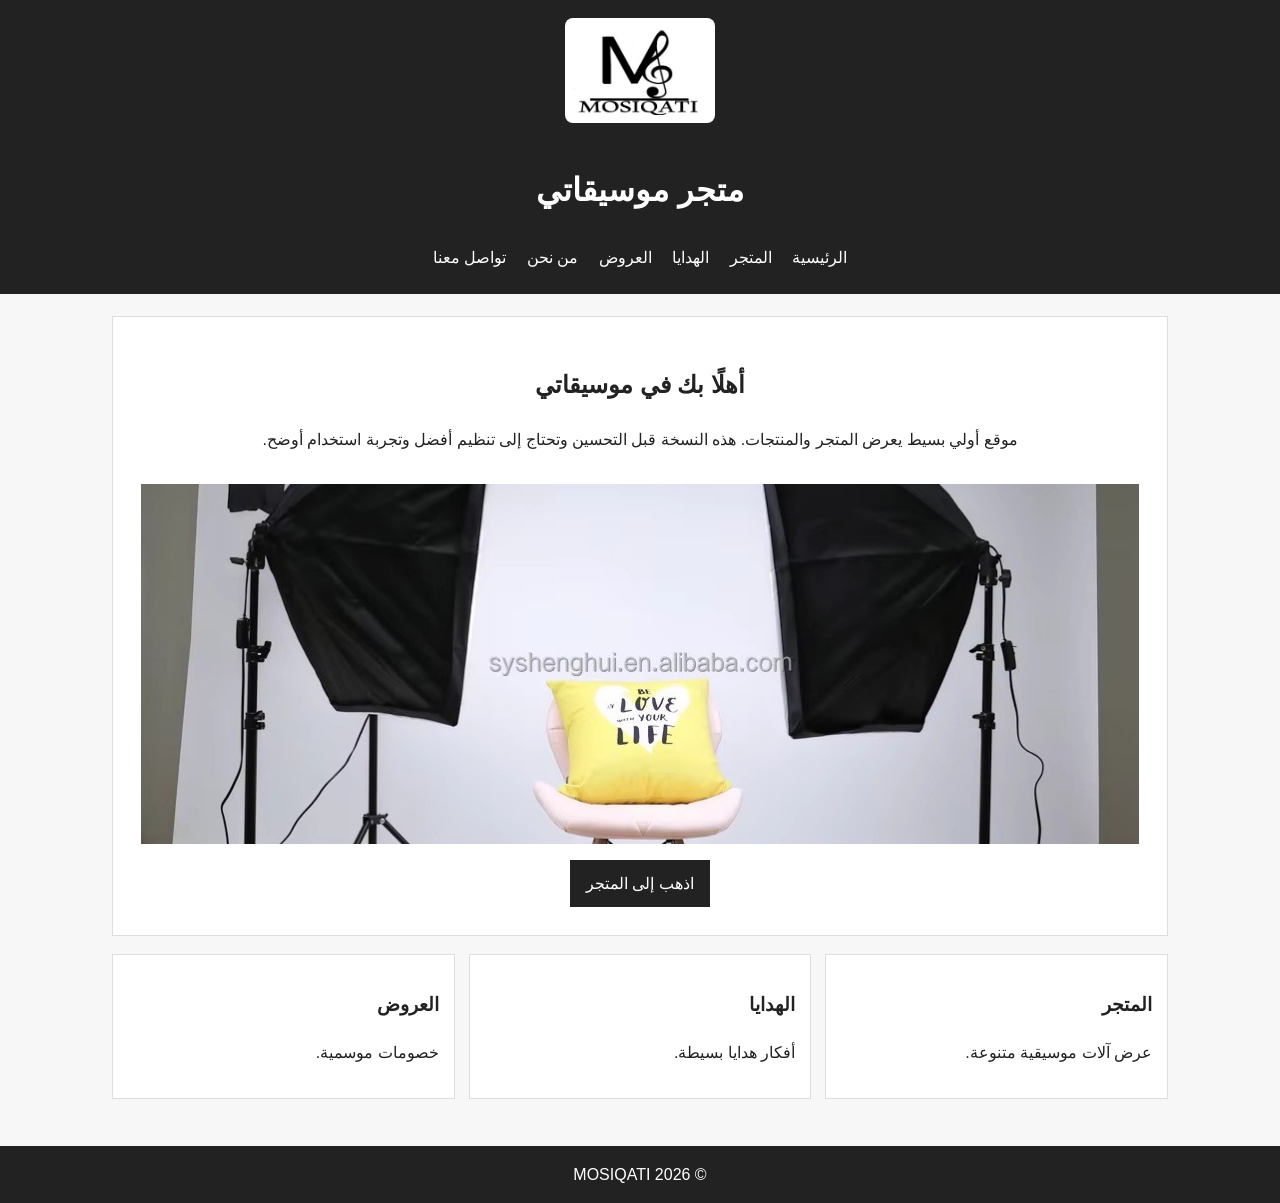
==== index.html @ 8f295970 "Add files via upload" ====
<!DOCTYPE html>
<html lang="ar" dir="rtl">
<head>
  <meta charset="UTF-8">
  <meta name="viewport" content="width=device-width, initial-scale=1.0">
  <title>MOSIQATI - Before</title>
  <link rel="stylesheet" href="css/style.css">
</head>
<body>

<header>
  <img class="logo" src="assets/images/logo.jpg" alt="MOSIQATI logo">
  <h1>متجر موسيقاتي</h1>
  <nav>
    <a href="index.html">الرئيسية</a>
    <a href="store.html">المتجر</a>
    <a href="gifts.html">الهدايا</a>
    <a href="offers.html">العروض</a>
    <a href="about.html">من نحن</a>
    <a href="contact.html">تواصل معنا</a>
  </nav>
</header>

<main>
<section class="hero">
  <h2>أهلًا بك في موسيقاتي</h2>
  <p>موقع أولي بسيط يعرض المتجر والمنتجات. هذه النسخة قبل التحسين وتحتاج إلى تنظيم أفضل وتجربة استخدام أوضح.</p>
  <img src="assets/images/hero_store.jpg" alt="music store">
  <a class="btn" href="store.html">اذهب إلى المتجر</a>
</section>
<section class="grid">
  <div class="card"><h3>المتجر</h3><p>عرض آلات موسيقية متنوعة.</p></div>
  <div class="card"><h3>الهدايا</h3><p>أفكار هدايا بسيطة.</p></div>
  <div class="card"><h3>العروض</h3><p>خصومات موسمية.</p></div>
</section>
</main>
<footer>© 2026 MOSIQATI</footer>
</body>
</html>
---- css/style.css ----
*{box-sizing:border-box}
body{margin:0;font-family:Tahoma,Arial,sans-serif;background:#f7f7f7;color:#222;line-height:1.7}
header{background:#222;color:white;padding:18px;text-align:center}
.logo{width:150px;background:white;padding:8px;border-radius:8px;margin:0 auto 10px}
nav a{color:white;margin:5px 8px;text-decoration:none;display:inline-block}
nav a:hover{text-decoration:underline}
main{max-width:1100px;margin:auto;padding:22px}
.hero{background:white;padding:28px;border:1px solid #ddd;margin-bottom:18px;text-align:center}
.hero img{width:100%;max-height:360px;object-fit:cover;margin-top:15px}
.grid{display:grid;grid-template-columns:repeat(auto-fit,minmax(220px,1fr));gap:14px}
.card{background:white;border:1px solid #ddd;padding:15px}
.card img{width:100%;height:180px;object-fit:cover;margin-bottom:10px}
button,.btn{background:#222;color:white;border:0;padding:10px 16px;text-decoration:none;display:inline-block;margin-top:8px}
footer{background:#222;color:white;text-align:center;padding:15px;margin-top:25px}
form input,form textarea{width:100%;padding:10px;margin:7px 0;border:1px solid #ccc}
textarea{height:120px}
table{width:100%;border-collapse:collapse;background:white}
td,th{border:1px solid #ccc;padding:10px;text-align:right}
th{background:#eee}
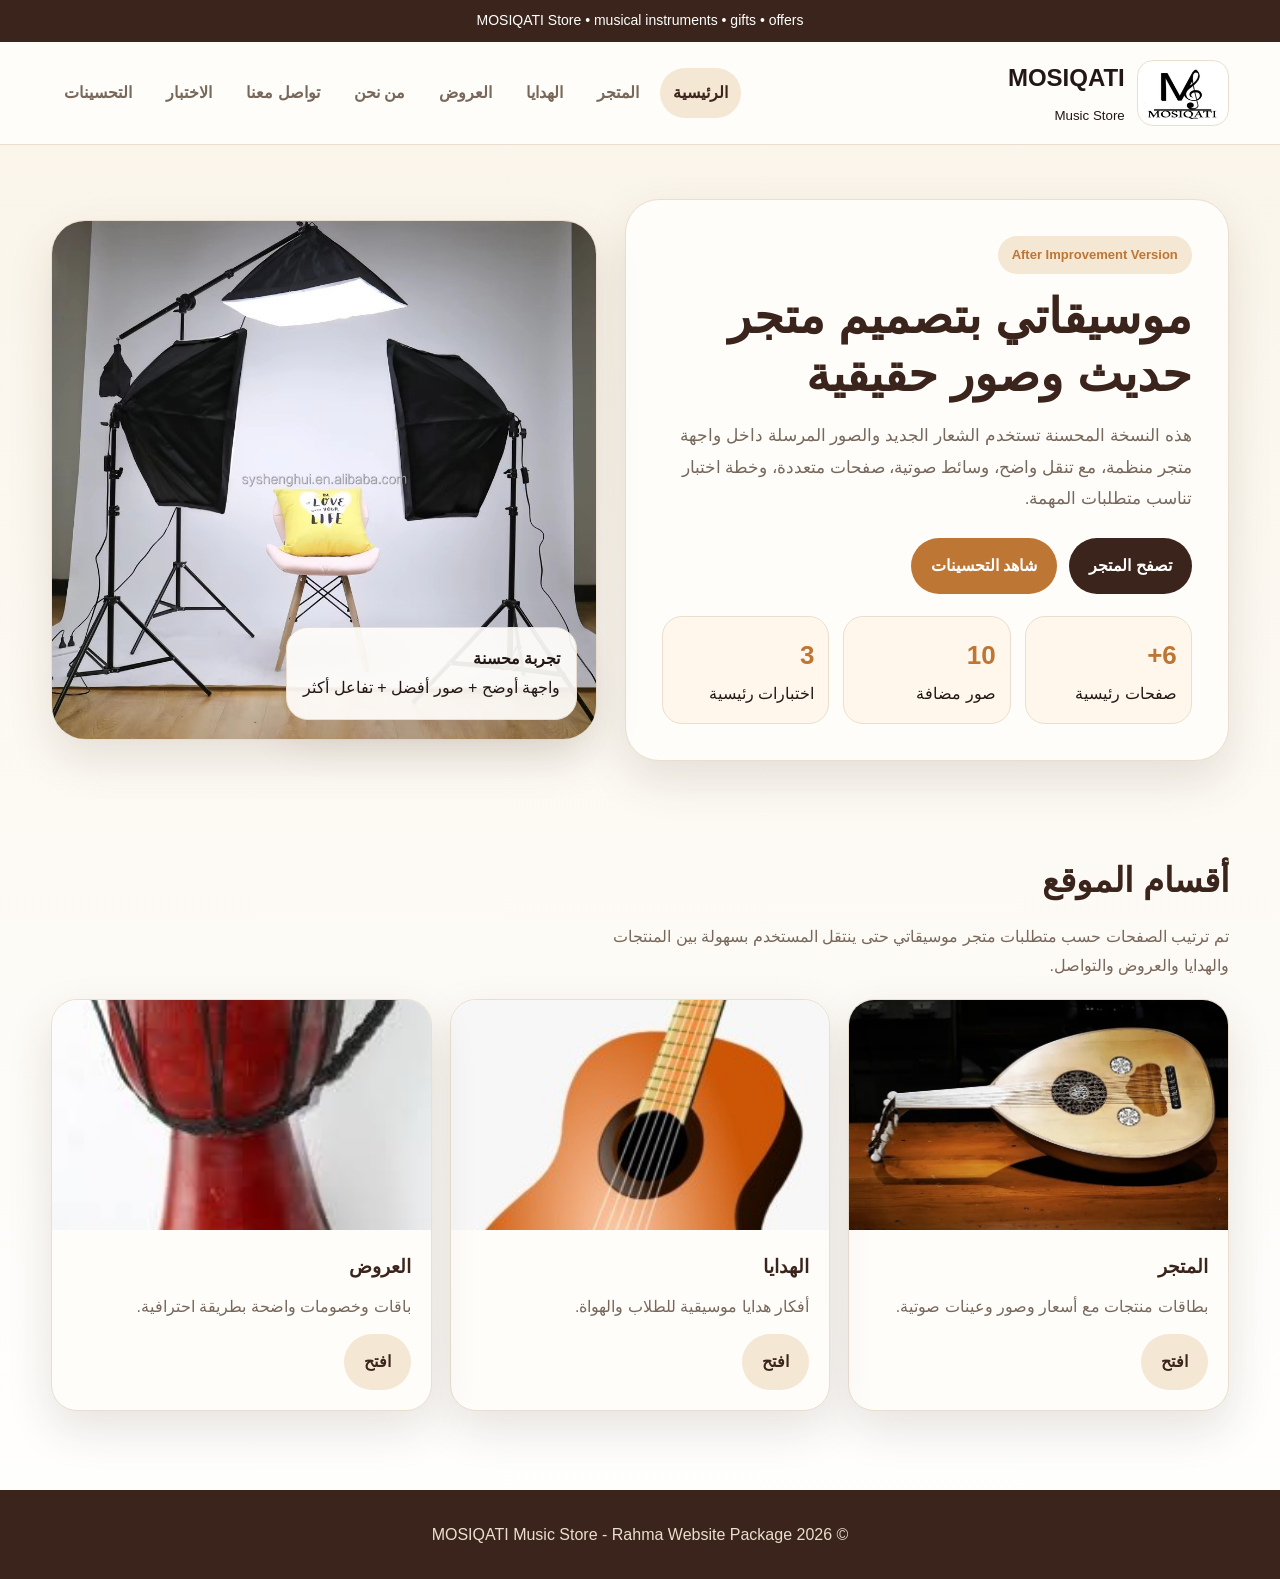
==== commit 976abc19: "Add files via upload" ====
--- a/index.html
+++ b/index.html
@@ -3,37 +3,76 @@
 <head>
   <meta charset="UTF-8">
   <meta name="viewport" content="width=device-width, initial-scale=1.0">
-  <title>MOSIQATI - Before</title>
-  <link rel="stylesheet" href="css/style.css">
+  <title>MOSIQATI - Home After</title>
+  <link rel="stylesheet" href="assets/css/style.css">
 </head>
 <body>
 
-<header>
-  <img class="logo" src="assets/images/logo.jpg" alt="MOSIQATI logo">
-  <h1>متجر موسيقاتي</h1>
-  <nav>
-    <a href="index.html">الرئيسية</a>
-    <a href="store.html">المتجر</a>
-    <a href="gifts.html">الهدايا</a>
-    <a href="offers.html">العروض</a>
-    <a href="about.html">من نحن</a>
-    <a href="contact.html">تواصل معنا</a>
-  </nav>
+<div class="top-note">MOSIQATI Store • musical instruments • gifts • offers</div>
+<header class="navbar">
+  <div class="container navbar-inner">
+    <a class="brand" href="index.html">
+      <img src="assets/images/logo.jpg" alt="MOSIQATI logo">
+      <span><strong>MOSIQATI</strong><br><small>Music Store</small></span>
+    </a>
+    <button class="btn light mobile-menu" type="button">Menu</button>
+    <nav class="links">
+      <a href="index.html">الرئيسية</a>
+      <a href="pages/store.html">المتجر</a>
+      <a href="pages/gifts.html">الهدايا</a>
+      <a href="pages/offers.html">العروض</a>
+      <a href="pages/about.html">من نحن</a>
+      <a href="pages/contact.html">تواصل معنا</a>
+      <a href="pages/test_plan.html">الاختبار</a>
+      <a href="pages/improvements.html">التحسينات</a>
+    </nav>
+  </div>
 </header>
 
+
 <main>
-<section class="hero">
-  <h2>أهلًا بك في موسيقاتي</h2>
-  <p>موقع أولي بسيط يعرض المتجر والمنتجات. هذه النسخة قبل التحسين وتحتاج إلى تنظيم أفضل وتجربة استخدام أوضح.</p>
-  <img src="assets/images/hero_store.jpg" alt="music store">
-  <a class="btn" href="store.html">اذهب إلى المتجر</a>
-</section>
-<section class="grid">
-  <div class="card"><h3>المتجر</h3><p>عرض آلات موسيقية متنوعة.</p></div>
-  <div class="card"><h3>الهدايا</h3><p>أفكار هدايا بسيطة.</p></div>
-  <div class="card"><h3>العروض</h3><p>خصومات موسمية.</p></div>
-</section>
+  <section class="hero">
+    <div class="container hero-grid">
+      <div class="hero-card">
+        <span class="kicker">After Improvement Version</span>
+        <h1>موسيقاتي بتصميم متجر حديث وصور حقيقية</h1>
+        <p>هذه النسخة المحسنة تستخدم الشعار الجديد والصور المرسلة داخل واجهة متجر منظمة، مع تنقل واضح، وسائط صوتية، صفحات متعددة، وخطة اختبار تناسب متطلبات المهمة.</p>
+        <div class="actions">
+          <a class="btn" href="pages/store.html">تصفح المتجر</a>
+          <a class="btn secondary" href="pages/improvements.html">شاهد التحسينات</a>
+        </div>
+        <div class="stats">
+          <div class="stat"><strong>6+</strong><span>صفحات رئيسية</span></div>
+          <div class="stat"><strong>10</strong><span>صور مضافة</span></div>
+          <div class="stat"><strong>3</strong><span>اختبارات رئيسية</span></div>
+        </div>
+      </div>
+      <div class="hero-media">
+        <img src="assets/images/hero_store.jpg" alt="music instruments">
+        <div class="floating"><strong>تجربة محسنة</strong><br><span>واجهة أوضح  + صور أفضل + تفاعل أكثر</span></div>
+      </div>
+    </div>
+  </section>
+
+  <section class="section">
+    <div class="container">
+      <div class="section-head">
+        <div><h2>أقسام الموقع</h2><p>تم ترتيب الصفحات حسب متطلبات متجر موسيقاتي حتى ينتقل المستخدم بسهولة بين المنتجات والهدايا والعروض والتواصل.</p></div>
+      </div>
+      <div class="grid-3">
+        <article class="card"><img src="assets/images/oud_product.jpg" alt="oud"><div class="card-body"><h3>المتجر</h3><p>بطاقات منتجات مع أسعار وصور وعينات صوتية.</p><a class="btn light" href="pages/store.html">افتح</a></div></article>
+        <article class="card"><img src="assets/images/guitar_prduct.jpg" alt="gift"><div class="card-body"><h3>الهدايا</h3><p>أفكار هدايا موسيقية للطلاب والهواة.</p><a class="btn light" href="pages/gifts.html">افتح</a></div></article>
+        <article class="card"><img src="assets/images/offer_banner.jpg" alt="offers"><div class="card-body"><h3>العروض</h3><p>باقات وخصومات واضحة بطريقة احترافية.</p><a class="btn light" href="pages/offers.html">افتح</a></div></article>
+      </div>
+    </div>
+  </section>
 </main>
-<footer>© 2026 MOSIQATI</footer>
+
+<footer class="footer">
+  <div class="container">
+    <p>© 2026 MOSIQATI Music Store - Rahma Website Package</p>
+  </div>
+</footer>
+<script src="assets/js/app.js"></script>
 </body>
 </html>
--- a/assets/css/style.css
+++ b/assets/css/style.css
@@ -0,0 +1,97 @@
+
+:root{
+  --cream:#faf4e8;
+  --paper:#fffdfa;
+  --ink:#221714;
+  --muted:#77685b;
+  --brown:#3b241b;
+  --copper:#bd7634;
+  --gold:#e8bd55;
+  --green:#1f7a65;
+  --border:#eadfce;
+  --shadow:0 18px 45px rgba(72,45,24,.13);
+  --radius:26px;
+}
+*{box-sizing:border-box}
+html{scroll-behavior:smooth}
+body{margin:0;font-family:Tahoma,Arial,sans-serif;background:linear-gradient(180deg,var(--cream),#fff);color:var(--ink);line-height:1.85}
+a{text-decoration:none;color:inherit}
+img{max-width:100%;display:block}
+.container{width:min(1180px,92%);margin:auto}
+.top-note{background:var(--brown);color:white;text-align:center;padding:8px;font-size:14px}
+.navbar{position:sticky;top:0;z-index:30;background:rgba(255,253,250,.92);backdrop-filter:blur(12px);border-bottom:1px solid var(--border)}
+.navbar-inner{display:flex;align-items:center;justify-content:space-between;gap:18px;padding:14px 0}
+.brand{display:flex;align-items:center;gap:12px}
+.brand img{width:92px;background:white;border:1px solid var(--border);border-radius:16px;padding:6px}
+.brand strong{font-size:24px}
+.links{display:flex;gap:8px;align-items:center;flex-wrap:wrap}
+.links a{padding:10px 13px;border-radius:999px;color:var(--muted);font-weight:700}
+.links a:hover,.links a.active{background:#f4e7d3;color:var(--brown)}
+.hero{padding:54px 0}
+.hero-grid{display:grid;grid-template-columns:1.05fr .95fr;gap:28px;align-items:center}
+.hero-card{background:var(--paper);border:1px solid var(--border);border-radius:34px;padding:36px;box-shadow:var(--shadow)}
+.kicker{display:inline-block;background:#f4e7d3;color:var(--copper);padding:7px 14px;border-radius:999px;font-weight:800;font-size:13px;margin-bottom:14px}
+h1{font-size:48px;line-height:1.2;margin:0 0 16px;color:var(--brown)}
+h2{font-size:34px;margin:0 0 10px;color:var(--brown)}
+h3{margin:0 0 8px;color:var(--brown)}
+p{color:var(--muted)}
+.hero-card p{font-size:17px;margin-bottom:24px}
+.actions{display:flex;gap:12px;flex-wrap:wrap}
+.btn{display:inline-flex;align-items:center;justify-content:center;padding:13px 20px;border-radius:999px;background:var(--brown);color:white;font-weight:800;border:0;cursor:pointer}
+.btn.secondary{background:var(--copper)}
+.btn.light{background:#f4e7d3;color:var(--brown)}
+.hero-media{position:relative}
+.hero-media img{width:100%;height:520px;object-fit:cover;border-radius:34px;box-shadow:var(--shadow);border:1px solid var(--border)}
+.floating{position:absolute;right:20px;bottom:20px;background:rgba(255,253,250,.92);border:1px solid var(--border);border-radius:22px;padding:16px;box-shadow:var(--shadow)}
+.stats{display:grid;grid-template-columns:repeat(3,1fr);gap:14px;margin-top:22px}
+.stat{background:#fff7ec;border:1px solid var(--border);padding:14px;border-radius:20px}
+.stat strong{font-size:26px;color:var(--copper);display:block}
+.section{padding:34px 0}
+.section-head{display:flex;align-items:end;justify-content:space-between;gap:18px;margin-bottom:18px}
+.section-head p{max-width:650px;margin:0}
+.grid-3{display:grid;grid-template-columns:repeat(3,1fr);gap:18px}
+.grid-4{display:grid;grid-template-columns:repeat(4,1fr);gap:18px}
+.card{background:var(--paper);border:1px solid var(--border);border-radius:var(--radius);box-shadow:var(--shadow);overflow:hidden}
+.card-body{padding:20px}
+.card img{width:100%;height:230px;object-fit:cover}
+.card p{margin:0 0 12px}
+.price{font-size:22px;font-weight:900;color:var(--green)}
+.tag{display:inline-block;background:#edf8f4;color:var(--green);border-radius:999px;padding:5px 10px;font-size:12px;font-weight:800;margin-bottom:9px}
+.toolbar{display:flex;gap:10px;flex-wrap:wrap;margin-bottom:18px}
+.filter-btn{border:1px solid var(--border);background:white;border-radius:999px;padding:10px 15px;cursor:pointer;font-family:inherit;font-weight:800;color:var(--muted)}
+.filter-btn.active{background:var(--brown);color:white}
+.cart-pill{background:#edf8f4;color:var(--green);padding:9px 14px;border-radius:999px;font-weight:900}
+audio{width:100%;margin-top:12px}
+.form-grid{display:grid;grid-template-columns:1fr 1fr;gap:14px}
+input,textarea,select{width:100%;padding:14px 16px;border:1px solid var(--border);border-radius:16px;font-family:inherit;background:white;color:var(--ink)}
+textarea{min-height:140px;resize:vertical}
+label{font-weight:800;margin:8px 0 6px;display:block;color:var(--brown)}
+.table-wrap{overflow:auto;background:var(--paper);border:1px solid var(--border);border-radius:var(--radius);box-shadow:var(--shadow)}
+table{width:100%;border-collapse:collapse;min-width:820px}
+th,td{padding:13px;border-bottom:1px solid var(--border);text-align:right;vertical-align:top}
+th{background:#f4e7d3;color:var(--brown)}
+.timeline{display:grid;gap:14px}
+.timeline-item{display:grid;grid-template-columns:150px 1fr;gap:14px;background:var(--paper);border:1px solid var(--border);border-radius:22px;padding:18px;box-shadow:var(--shadow)}
+.timeline-item strong{color:var(--copper)}
+.footer{margin-top:45px;background:var(--brown);color:white;padding:30px 0;text-align:center}
+.footer p{color:#eadfce;margin:0}
+.notice{background:#fff7ec;border:1px solid var(--border);border-radius:20px;padding:16px;color:var(--muted);margin-top:16px}
+
+.video-card{display:grid;grid-template-columns:.85fr 1.15fr;gap:18px;align-items:center;background:var(--paper);border:1px solid var(--border);border-radius:var(--radius);box-shadow:var(--shadow);padding:20px;margin-bottom:18px}
+.video-card video{width:100%;border-radius:22px;border:1px solid var(--border);background:#000;box-shadow:0 12px 28px rgba(72,45,24,.12)}
+.video-text p{margin:0}
+@media(max-width:760px){.video-card{grid-template-columns:1fr}}
+.mobile-menu{display:none}
+@media(max-width:980px){
+  .hero-grid,.grid-3,.grid-4{grid-template-columns:1fr 1fr}
+  h1{font-size:36px}
+}
+@media(max-width:760px){
+  .navbar-inner{align-items:flex-start}
+  .links{display:none;width:100%}
+  .links.open{display:flex}
+  .mobile-menu{display:inline-flex}
+  .hero-grid,.grid-3,.grid-4,.form-grid,.stats{grid-template-columns:1fr}
+  .hero-media img{height:360px}
+  .timeline-item{grid-template-columns:1fr}
+}
